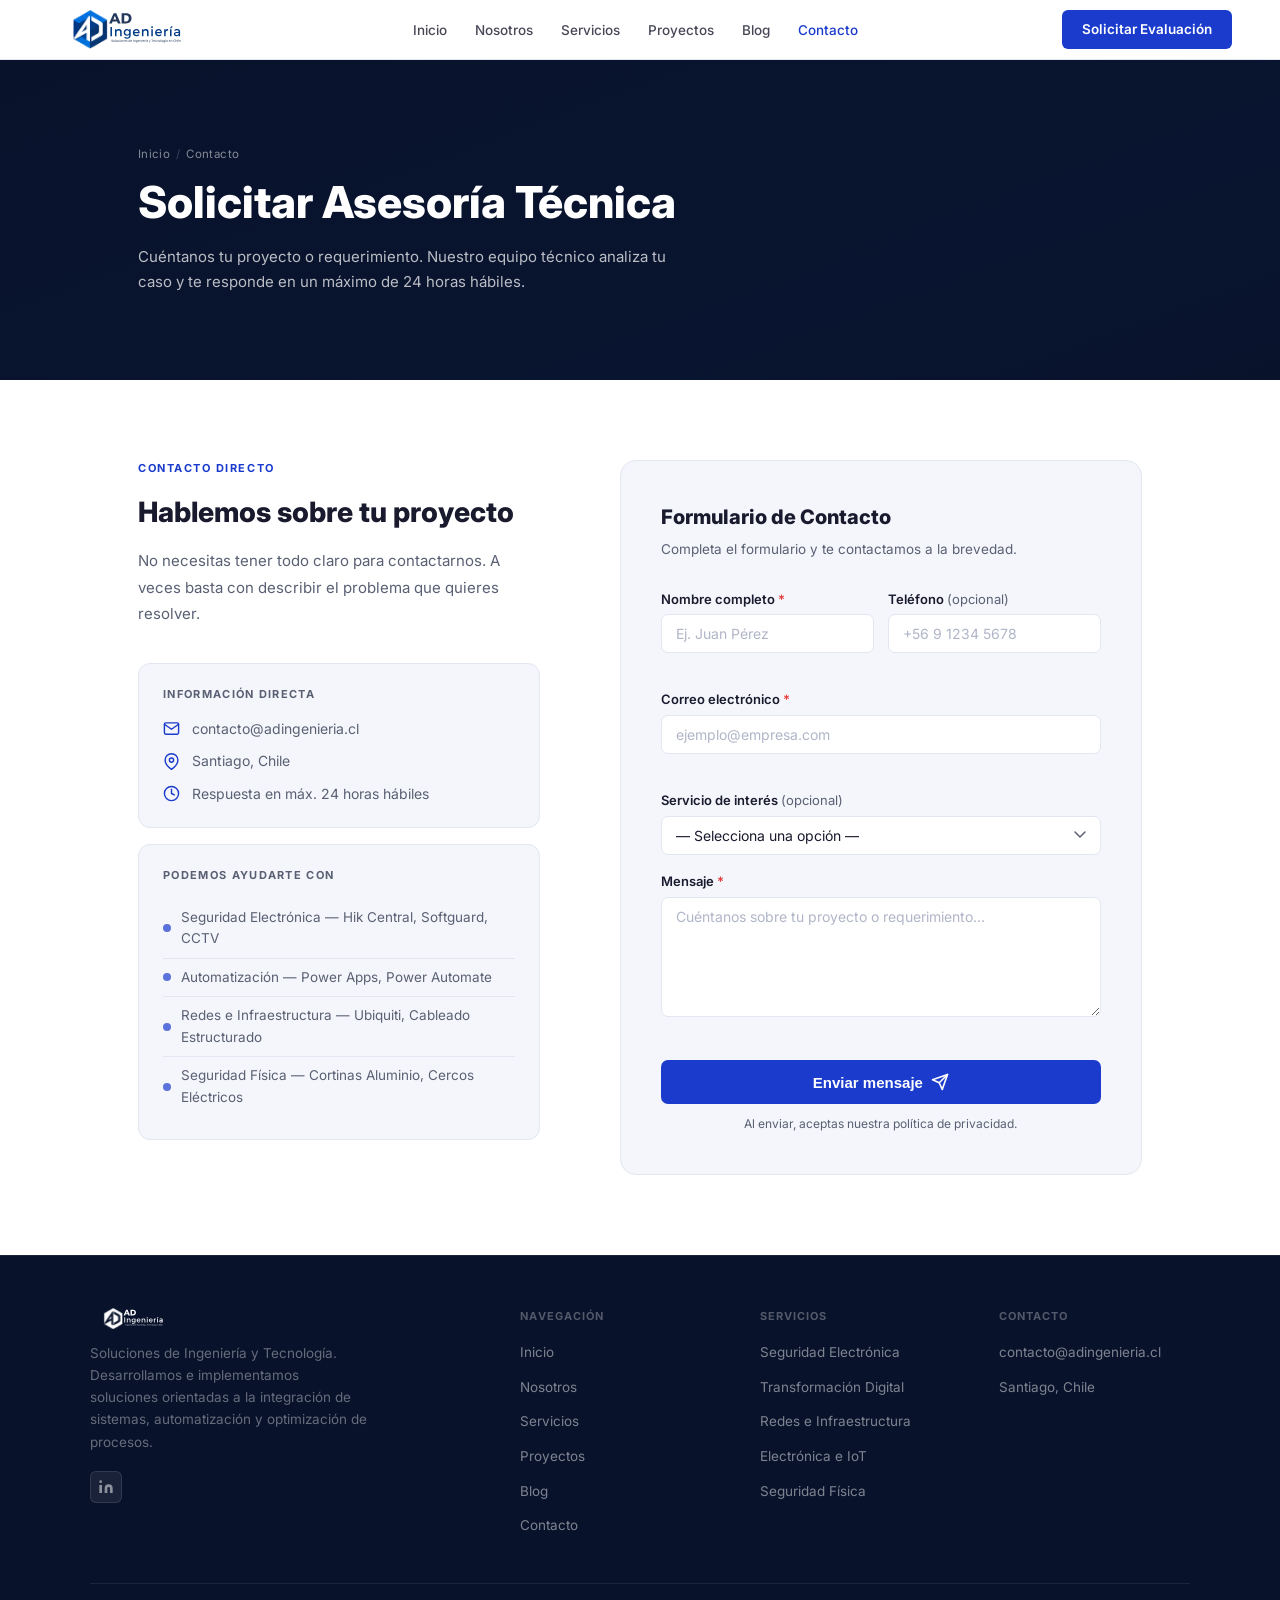
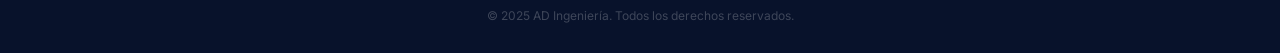
==== contacto/index.html @ 233afd8a "Subida inicial sitio web https://adingeniria.cl" ====
<!DOCTYPE html>
<html lang="es">
<head>
            <!-- SVG moderno -->
    <link rel="icon" type="image/svg+xml" href="/assets/logo-simple.svg">
    
    <!-- PNG fallback -->
    <link rel="icon" type="image/png" sizes="32x32" href="/assets/favicon-32.png">
    <link rel="icon" type="image/png" sizes="16x16" href="/assets/favicon-16.png">
    
    <!-- Apple (iPhone) -->
    <link rel="apple-touch-icon" sizes="180x180" href="/assets/apple-touch-icon.png">
    
    <!-- Para tema claro/oscuro -->
    <link rel="icon" href="/assets/logo-simple.svg" media="(prefers-color-scheme: light)">
    <link rel="icon" href="/assets/logo-simple.svg" media="(prefers-color-scheme: dark)">
  <meta charset="UTF-8" />
  <meta name="viewport" content="width=device-width, initial-scale=1.0" />
  <title>Contacto | AD Ingeniería — Solicitar Asesoría Técnica Chile</title>
  <meta name="description" content="Contacta a AD Ingeniería para solicitar asesoría técnica en seguridad electrónica, automatización, redes e infraestructura en Chile. Respuesta en 24 horas." />
  <link rel="canonical" href="https://adingenieria.cl/contacto/" />
  <link href="https://fonts.googleapis.com/css2?family=Inter:wght@400;500;600;700;800&display=swap" rel="stylesheet" />
  <link rel="stylesheet" href="../assets/shared.css" />
  <style>
    .contact-wrap {
      max-width: 1100px; margin: 0 auto; padding: 80px 48px;
      display: grid; grid-template-columns: 1fr 1.3fr; gap: 80px; align-items: start;
    }
    .contact-side h2 { font-size: 28px; font-weight: 800; margin-bottom: 14px; }
    .contact-side > p { font-size: 15px; color: var(--muted); line-height: 1.75; margin-bottom: 36px; }

    .contact-info-card {
      background: var(--bg-soft); border: 1px solid var(--border);
      border-radius: 12px; padding: 22px 24px; margin-bottom: 16px;
    }
    .contact-info-card h4 {
      font-size: 11px; font-weight: 700; letter-spacing: 0.12em;
      text-transform: uppercase; color: var(--muted); margin-bottom: 14px;
    }
    .contact-item { display: flex; align-items: center; gap: 12px; font-size: 14px; color: var(--muted); margin-bottom: 10px; }
    .contact-item:last-child { margin-bottom: 0; }
    .contact-item svg { width: 17px; height: 17px; stroke: var(--blue); fill: none; stroke-width: 2; flex-shrink: 0; stroke-linecap: round; stroke-linejoin: round; }
    .contact-item a { color: var(--muted); text-decoration: none; transition: color .2s; }
    .contact-item a:hover { color: var(--blue); }

    .services-check { list-style: none; }
    .services-check li { font-size: 13.5px; color: var(--muted); padding: 8px 0; border-bottom: 1px solid var(--border); display: flex; align-items: center; gap: 10px; }
    .services-check li:last-child { border-bottom: none; }
    .services-check li a { color: var(--muted); text-decoration: none; transition: color .2s; }
    .services-check li a:hover { color: var(--blue); }
    .check-dot { width: 8px; height: 8px; border-radius: 50%; background: var(--blue); flex-shrink: 0; opacity: 0.7; }

    /* Form box */
    .form-box {
      background: var(--bg-soft); border: 1px solid var(--border);
      border-radius: 16px; padding: 40px;
    }
    .form-box h3 { font-size: 20px; font-weight: 800; margin-bottom: 6px; }
    .form-box > p { font-size: 13.5px; color: var(--muted); margin-bottom: 28px; }
    .form-row { display: grid; grid-template-columns: 1fr 1fr; gap: 14px; }
    .form-group { margin-bottom: 16px; }
    .form-group label { display: block; font-size: 13px; font-weight: 600; margin-bottom: 5px; color: var(--text); }
    .form-group input,
    .form-group textarea {
      width: 100%; padding: 10px 14px;
      border: 1px solid var(--border); border-radius: 7px;
      font-size: 14px; font-family: inherit; color: var(--text);
      background: var(--white); transition: border-color .2s; outline: none;
    }
    .form-group input::placeholder,
    .form-group textarea::placeholder { color: #b0b5c8; }
    .form-group input:focus,
    .form-group textarea:focus { border-color: var(--blue); }
    .form-group textarea { min-height: 120px; resize: vertical; }
    .form-group select {
      width: 100%; padding: 10px 14px;
      border: 1px solid var(--border); border-radius: 7px;
      font-size: 14px; font-family: inherit; color: var(--text);
      background: var(--white); transition: border-color .2s;
      outline: none; appearance: none;
      background-image: url("data:image/svg+xml,%3Csvg xmlns='http://www.w3.org/2000/svg' width='12' height='8' viewBox='0 0 12 8'%3E%3Cpath d='M1 1l5 5 5-5' stroke='%235a6073' stroke-width='1.5' fill='none' stroke-linecap='round'/%3E%3C/svg%3E");
      background-repeat: no-repeat; background-position: right 14px center; cursor: pointer;
    }
    .form-group select:focus { border-color: var(--blue); }
    .field-error { display: block; font-size: 12px; color: #e53e3e; margin-top: 4px; min-height: 16px; }
    .form-group input.error, .form-group textarea.error { border-color: #e53e3e; }
    @keyframes spin { to { transform: rotate(360deg); } }
    .btn-submit {
      width: 100%; background: var(--blue); color: var(--white);
      border: none; padding: 13px 20px; border-radius: 7px;
      font-size: 15px; font-weight: 700; cursor: pointer;
      display: flex; align-items: center; justify-content: center;
      gap: 8px; transition: background .2s;
    }
    .btn-submit:hover:not(:disabled) { background: var(--blue-dark); }
    .btn-submit:disabled { opacity: 0.7; cursor: not-allowed; }
    .form-note { text-align: center; font-size: 12px; color: var(--muted); margin-top: 10px; }

    @media (max-width: 768px) {
      .contact-wrap { grid-template-columns: 1fr; gap: 48px; padding: 56px 20px; }
      .form-row { grid-template-columns: 1fr; }
      .form-box { padding: 28px 20px; }
    }
  </style>
</head>
<body>

<nav>
  <a href="/" class="nav-logo"><img src="/assets/logo-dark.svg" alt="AD Ingeniería" /></a>
  <ul class="nav-links">
    <li><a href="/">Inicio</a></li>
    <li><a href="/nosotros/">Nosotros</a></li>
    <li><a href="/servicios/">Servicios</a></li>
    <li><a href="/proyectos/">Proyectos</a></li>
    <li><a href="/blog/">Blog</a></li>
    <li><a href="/contacto/" class="active">Contacto</a></li>
  </ul>
  <a href="/contacto/" class="btn-primary">Solicitar Evaluación</a>
</nav>

<section class="page-hero">
  <div class="page-hero-bg" style="background-image:url('https://images.unsplash.com/photo-1423666639041-f56000c27a9a?w=1400&q=80');"></div>
  <div class="page-hero-overlay"></div>
  <div class="page-hero-content">
    <div class="page-hero-breadcrumb"><a href="/">Inicio</a><span>/</span> Contacto</div>
    <h1>Solicitar Asesoría Técnica</h1>
    <p>Cuéntanos tu proyecto o requerimiento. Nuestro equipo técnico analiza tu caso y te responde en un máximo de 24 horas hábiles.</p>
  </div>
</section>

<section style="background:var(--white);">
  <div class="contact-wrap">
    <div class="contact-side">
      <span class="section-label">Contacto Directo</span>
      <h2>Hablemos sobre tu proyecto</h2>
      <p>No necesitas tener todo claro para contactarnos. A veces basta con describir el problema que quieres resolver.</p>

      <div class="contact-info-card">
        <h4>Información Directa</h4>
        <div class="contact-item">
          <svg viewBox="0 0 24 24"><path d="M4 4h16c1.1 0 2 .9 2 2v12c0 1.1-.9 2-2 2H4c-1.1 0-2-.9-2-2V6c0-1.1.9-2 2-2z"/><polyline points="22,6 12,13 2,6"/></svg>
          <a href="mailto:contacto@adingenieria.cl">contacto@adingenieria.cl</a>
        </div>
        <div class="contact-item">
          <svg viewBox="0 0 24 24"><path d="M21 10c0 7-9 13-9 13s-9-6-9-13a9 9 0 0 1 18 0z"/><circle cx="12" cy="10" r="3"/></svg>
          Santiago, Chile
        </div>
        <div class="contact-item">
          <svg viewBox="0 0 24 24"><circle cx="12" cy="12" r="10"/><polyline points="12 6 12 12 16 14"/></svg>
          Respuesta en máx. 24 horas hábiles
        </div>
      </div>

      <div class="contact-info-card">
        <h4>Podemos ayudarte con</h4>
        <ul class="services-check">
          <li><span class="check-dot"></span><a href="/servicios/seguridad-electronica/">Seguridad Electrónica — Hik Central, Softguard, CCTV</a></li>
          <li><span class="check-dot"></span><a href="/servicios/automatizacion-power-apps/">Automatización — Power Apps, Power Automate</a></li>
          <li><span class="check-dot"></span><a href="/servicios/redes-infraestructura/">Redes e Infraestructura — Ubiquiti, Cableado Estructurado</a></li>
          <li><span class="check-dot"></span><a href="/servicios/seguridad-fisica/">Seguridad Física — Cortinas Aluminio, Cercos Eléctricos</a></li>
        </ul>
      </div>
    </div>

    <div class="form-box">
      <h3>Formulario de Contacto</h3>
      <p>Completa el formulario y te contactamos a la brevedad.</p>

      <form id="contactForm" novalidate>
        <div class="form-row">
          <div class="form-group">
            <label for="f-nombre">Nombre completo <span style="color:#e53e3e">*</span></label>
            <input type="text" id="f-nombre" name="nombre" placeholder="Ej. Juan Pérez" autocomplete="name" />
            <span class="field-error" id="err-nombre"></span>
          </div>
          <div class="form-group">
            <label for="f-telefono">Teléfono <span style="color:var(--muted);font-weight:400">(opcional)</span></label>
            <input type="tel" id="f-telefono" name="telefono" placeholder="+56 9 1234 5678" autocomplete="tel" />
          </div>
        </div>

        <div class="form-group">
          <label for="f-email">Correo electrónico <span style="color:#e53e3e">*</span></label>
          <input type="email" id="f-email" name="email" placeholder="ejemplo@empresa.com" autocomplete="email" />
          <span class="field-error" id="err-email"></span>
        </div>

        <div class="form-group">
          <label for="f-servicio">Servicio de interés <span style="color:var(--muted);font-weight:400">(opcional)</span></label>
          <select id="f-servicio" name="servicio">
            <option value="">— Selecciona una opción —</option>
            <option value="Seguridad Electrónica">Seguridad Electrónica</option>
            <option value="Automatización y Power Apps">Automatización y Power Apps</option>
            <option value="Telecomunicaciones e Infraestructura">Telecomunicaciones e Infraestructura</option>
            <option value="Seguridad Física y Perimetral">Seguridad Física y Perimetral</option>
            <option value="Otro">Otro</option>
          </select>
        </div>

        <div class="form-group">
          <label for="f-mensaje">Mensaje <span style="color:#e53e3e">*</span></label>
          <textarea id="f-mensaje" name="mensaje" placeholder="Cuéntanos sobre tu proyecto o requerimiento..."></textarea>
          <span class="field-error" id="err-mensaje"></span>
        </div>

        <div class="cf-turnstile" data-sitekey="0x4AAAAAACyk_yHWKIgXub_S" data-theme="light" style="margin-bottom:16px;"></div>

        <button class="btn-submit" type="submit" id="btnSubmit">
          <span id="btnText">Enviar mensaje</span>
          <svg id="btnIcon" width="18" height="18" viewBox="0 0 24 24" fill="none" stroke="white" stroke-width="2.2" stroke-linecap="round" stroke-linejoin="round">
            <line x1="22" y1="2" x2="11" y2="13"/><polygon points="22 2 15 22 11 13 2 9 22 2"/>
          </svg>
          <svg id="btnSpinner" width="18" height="18" viewBox="0 0 24 24" fill="none" stroke="white" stroke-width="2.5" stroke-linecap="round" style="display:none;animation:spin .8s linear infinite">
            <path d="M12 2a10 10 0 0 1 10 10"/>
          </svg>
        </button>

        <div id="formStatus" style="display:none;margin-top:12px;padding:12px 16px;border-radius:8px;font-size:13.5px;font-weight:500;text-align:center;"></div>
        <p class="form-note">Al enviar, aceptas nuestra política de privacidad.</p>
      </form>
    </div>
  </div>
</section>

<script src="https://challenges.cloudflare.com/turnstile/v0/api.js" async defer></script>
<script>
  var form=document.getElementById('contactForm'),btnSubmit=document.getElementById('btnSubmit'),btnText=document.getElementById('btnText'),btnIcon=document.getElementById('btnIcon'),btnSpinner=document.getElementById('btnSpinner'),formStatus=document.getElementById('formStatus');
  function setError(f,e,m){var fi=document.getElementById(f),er=document.getElementById(e);if(m){fi.classList.add('error');er.textContent=m;}else{fi.classList.remove('error');er.textContent='';}}
  function validate(){var n=document.getElementById('f-nombre').value.trim(),em=document.getElementById('f-email').value.trim(),m=document.getElementById('f-mensaje').value.trim();setError('f-nombre','err-nombre',n===''?'El nombre es obligatorio.':'');setError('f-email','err-email',!/^[^\s@]+@[^\s@]+\.[^\s@]+$/.test(em)?'Ingresa un correo válido.':'');setError('f-mensaje','err-mensaje',m.length<10?'El mensaje debe tener al menos 10 caracteres.':'');return n!==''&&/^[^\s@]+@[^\s@]+\.[^\s@]+$/.test(em)&&m.length>=10;}
  function setLoading(l){btnSubmit.disabled=l;btnText.textContent=l?'Enviando...':'Enviar mensaje';btnIcon.style.display=l?'none':'block';btnSpinner.style.display=l?'block':'none';}
  function showStatus(ok,msg){formStatus.style.display='block';formStatus.textContent=msg;formStatus.style.background=ok?'#f0fdf4':'#fff5f5';formStatus.style.color=ok?'#166534':'#9b2c2c';formStatus.style.border=ok?'1px solid #bbf7d0':'1px solid #fed7d7';}
  form.addEventListener('submit',async function(e){e.preventDefault();if(!validate())return;var ts=document.querySelector('[name="cf-turnstile-response"]');if(!ts||!ts.value){showStatus(false,'Por favor completa el captcha antes de enviar.');return;}setLoading(true);formStatus.style.display='none';try{var d=new FormData(form),r=await fetch('/contact.php',{method:'POST',body:d}),j=await r.json();if(j.success){showStatus(true,j.message||'¡Mensaje enviado! Te contactaremos pronto.');form.reset();if(window.turnstile)turnstile.reset();}else{showStatus(false,j.message||'Error al enviar.');}}catch(err){showStatus(false,'Error de conexión.');}finally{setLoading(false);}});
</script>

<footer>
  <div class="footer-inner">
    <div class="footer-brand">
      <a href="/" class="nav-logo"><img src="/assets/logo-dark.svg" alt="AD Ingeniería" style="height:22px;filter:brightness(0) invert(1);" /></a>
      <p>Soluciones de Ingeniería y Tecnología. Desarrollamos e implementamos soluciones orientadas a la integración de sistemas, automatización y optimización de procesos.</p>
      <div class="socials"><a href="#" class="social-icon" aria-label="LinkedIn"><svg viewBox="0 0 24 24"><path d="M16 8a6 6 0 0 1 6 6v7h-4v-7a2 2 0 0 0-2-2 2 2 0 0 0-2 2v7h-4v-7a6 6 0 0 1 6-6zM2 9h4v12H2z"/><circle cx="4" cy="4" r="2"/></svg></a></div>
    </div>
    <div class="footer-col"><h5>Navegación</h5><ul><li><a href="/">Inicio</a></li><li><a href="/nosotros/">Nosotros</a></li><li><a href="/#servicios">Servicios</a></li><li><a href="/proyectos/">Proyectos</a></li><li><a href="/blog/">Blog</a></li><li><a href="/contacto/">Contacto</a></li></ul></div>
   <div class="footer-col"><h5>Servicios</h5><ul><li><a href="/servicios/seguridad-electronica/">Seguridad Electrónica</a></li><li><a href="/servicios/transformacion-digital/">Transformación Digital</a></li><li><a href="/servicios/redes-infraestructura/">Redes e Infraestructura</a></li><li><a href="/servicios/electronica-iot/">Electrónica e IoT</a></li><li><a href="/servicios/seguridad-fisica/">Seguridad Física</a></li></ul></div>
    <div class="footer-col"><h5>Contacto</h5><ul><li><a href="mailto:contacto@adingenieria.cl">contacto@adingenieria.cl</a></li><li><a href="#">Santiago, Chile</a></li></ul></div>
  </div>
  <div class="footer-bottom">© 2025 AD Ingeniería. Todos los derechos reservados.</div>
</footer>
</body>
</html>
---- assets/shared.css ----
/* ═══════════════════════════════════════════════════════
   AD Ingeniería — Shared Stylesheet
   Usado por todas las páginas internas
═══════════════════════════════════════════════════════ */

*, *::before, *::after { box-sizing: border-box; margin: 0; padding: 0; }

:root {
  --blue:       #1a3bcc;
  --blue-dark:  #1530a8;
  --blue-light: #2a4de0;
  --navy:       #0d1b3e;
  --navy-deep:  #08122b;
  --text:       #1a1a2e;
  --muted:      #5a6073;
  --bg-soft:    #f4f6fb;
  --bg-mid:     #eef1f9;
  --border:     #e2e6f0;
  --white:      #ffffff;
}

body {
  font-family: 'Inter', sans-serif;
  color: var(--text);
  background: var(--white);
  line-height: 1.6;
}

/* ─── NAVBAR ─── */
nav {
  position: sticky; top: 0; z-index: 100;
  background: var(--white);
  border-bottom: 1px solid var(--border);
  display: flex; align-items: center; justify-content: space-between;
  padding: 0 48px; height: 60px;
}
.nav-logo { display: flex; align-items: center; gap: 8px; text-decoration: none; }
.nav-logo img { height: 40px; }
.nav-links { display: flex; gap: 28px; list-style: none; }
.nav-links a {
  font-size: 13.5px; color: var(--text); text-decoration: none;
  font-weight: 500; opacity: 0.8; transition: opacity .2s;
}
.nav-links a:hover,
.nav-links a.active { opacity: 1; color: var(--blue); }

/* ─── BUTTONS ─── */
.btn-primary {
  background: var(--blue); color: var(--white); border: none;
  padding: 9px 20px; border-radius: 6px; font-size: 13.5px;
  font-weight: 600; cursor: pointer; text-decoration: none; transition: background .2s;
  display: inline-block;
}
.btn-primary:hover { background: var(--blue-dark); }
.btn-outline-white {
  background: transparent; color: var(--white);
  border: 1.5px solid rgba(255,255,255,0.7);
  padding: 9px 20px; border-radius: 6px; font-size: 13.5px;
  font-weight: 600; cursor: pointer; text-decoration: none; transition: all .2s;
  display: inline-block;
}
.btn-outline-white:hover { background: rgba(255,255,255,0.12); }
.btn-sm {
  display: inline-block; background: transparent; color: var(--text);
  border: 1.5px solid var(--border); padding: 8px 18px; border-radius: 6px;
  font-size: 13px; font-weight: 600; text-decoration: none; transition: all .2s;
}
.btn-sm:hover { border-color: var(--blue); color: var(--blue); }

/* ─── PAGE HERO (interior) ─── */
.page-hero {
  position: relative; min-height: 320px;
  display: flex; align-items: center;
  background: var(--navy-deep); overflow: hidden;
}
.page-hero-bg {
  position: absolute; inset: 0;
  background-size: cover; background-position: center;
  opacity: 0.18;
}
.page-hero-overlay {
  position: absolute; inset: 0;
  background: linear-gradient(160deg, rgba(8,18,43,0.6) 0%, rgba(13,27,62,0.25) 70%, transparent 100%);
}
.page-hero-content {
  position: relative; z-index: 2;
  max-width: 1100px; width: 100%;
  margin: 0 auto; padding: 72px 48px;
}
.page-hero-breadcrumb {
  font-size: 11.5px; color: rgba(255,255,255,0.5);
  margin-bottom: 14px; letter-spacing: 0.03em;
  display: flex; align-items: center; gap: 6px;
}
.page-hero-breadcrumb a { color: rgba(255,255,255,0.5); text-decoration: none; transition: color .2s; }
.page-hero-breadcrumb a:hover { color: rgba(255,255,255,0.85); }
.page-hero-breadcrumb span { opacity: 0.4; }
.page-hero h1 {
  font-size: clamp(28px, 3.5vw, 44px); font-weight: 800;
  color: var(--white); line-height: 1.18; margin-bottom: 16px;
}
.page-hero p {
  font-size: 15px; color: rgba(255,255,255,0.72);
  max-width: 540px; line-height: 1.65;
}
.page-hero-actions { display: flex; gap: 12px; flex-wrap: wrap; margin-top: 28px; }

/* ─── SECTION UTILITIES ─── */
.section-label {
  font-size: 11px; font-weight: 700; letter-spacing: 0.14em;
  text-transform: uppercase; color: var(--blue);
  margin-bottom: 12px; display: block;
}
.section-title {
  font-size: 28px; font-weight: 800; color: var(--text);
  line-height: 1.25; margin-bottom: 16px;
}
.section-lead {
  font-size: 15px; color: var(--muted); line-height: 1.7;
  max-width: 600px;
}

/* ─── CTA BAND ─── */
.cta-band {
  background: linear-gradient(135deg, var(--navy-deep) 0%, var(--navy) 55%, #112466 100%);
  padding: 72px 48px; position: relative; overflow: hidden;
}
.cta-band::before {
  content: ''; position: absolute; inset: 0;
  background: radial-gradient(ellipse 65% 100% at 95% 50%, rgba(26,59,204,0.22) 0%, transparent 70%);
}
.cta-band-inner {
  max-width: 1100px; margin: 0 auto; position: relative; z-index: 1;
  display: grid; grid-template-columns: 1fr auto; gap: 48px; align-items: center;
}
.cta-band-inner h2 {
  font-size: 26px; font-weight: 800; color: var(--white);
  margin-bottom: 10px; line-height: 1.25;
}
.cta-band-inner p { font-size: 15px; color: rgba(255,255,255,0.68); line-height: 1.65; }
.cta-band-inner .btn-primary { white-space: nowrap; padding: 12px 28px; font-size: 14px; }

/* ─── FOOTER ─── */
footer {
  background: var(--navy-deep);
  border-top: 1px solid rgba(255,255,255,0.07);
  padding: 52px 48px 28px;
}
.footer-inner {
  max-width: 1100px; margin: 0 auto;
  display: grid; grid-template-columns: 2fr 1fr 1fr 1fr;
  gap: 48px; padding-bottom: 36px;
  border-bottom: 1px solid rgba(255,255,255,0.08);
}
.footer-brand p {
  font-size: 13.5px; color: rgba(255,255,255,0.38);
  line-height: 1.65; margin-top: 12px; max-width: 280px;
}
.footer-brand .socials { display: flex; gap: 10px; margin-top: 18px; }
.social-icon {
  width: 32px; height: 32px;
  background: rgba(255,255,255,0.07); border: 1px solid rgba(255,255,255,0.1);
  border-radius: 6px; display: flex; align-items: center; justify-content: center;
  text-decoration: none; transition: background .2s;
}
.social-icon:hover { background: rgba(255,255,255,0.13); }
.social-icon svg { width: 16px; height: 16px; fill: rgba(255,255,255,0.5); }
.footer-col h5 {
  font-size: 11px; font-weight: 700; letter-spacing: 0.10em;
  text-transform: uppercase; color: rgba(255,255,255,0.3); margin-bottom: 14px;
}
.footer-col ul { list-style: none; }
.footer-col ul li { margin-bottom: 9px; }
.footer-col ul li a {
  font-size: 13.5px; color: rgba(255,255,255,0.48);
  text-decoration: none; transition: color .2s;
}
.footer-col ul li a:hover { color: rgba(255,255,255,0.9); }
.footer-bottom {
  max-width: 1100px; margin: 22px auto 0;
  font-size: 12px; color: rgba(255,255,255,0.22); text-align: center;
}

/* ─── RESPONSIVE ─── */
@media (max-width: 768px) {
  nav { padding: 0 20px; }
  .nav-links { display: none; }
  .page-hero-content { padding: 56px 20px; }
  .cta-band { padding: 52px 20px; }
  .cta-band-inner { grid-template-columns: 1fr; gap: 24px; }
  .footer-inner { grid-template-columns: 1fr 1fr; gap: 32px; }
  footer { padding: 40px 20px 24px; }
}
@media (max-width: 480px) {
  .footer-inner { grid-template-columns: 1fr; }
}
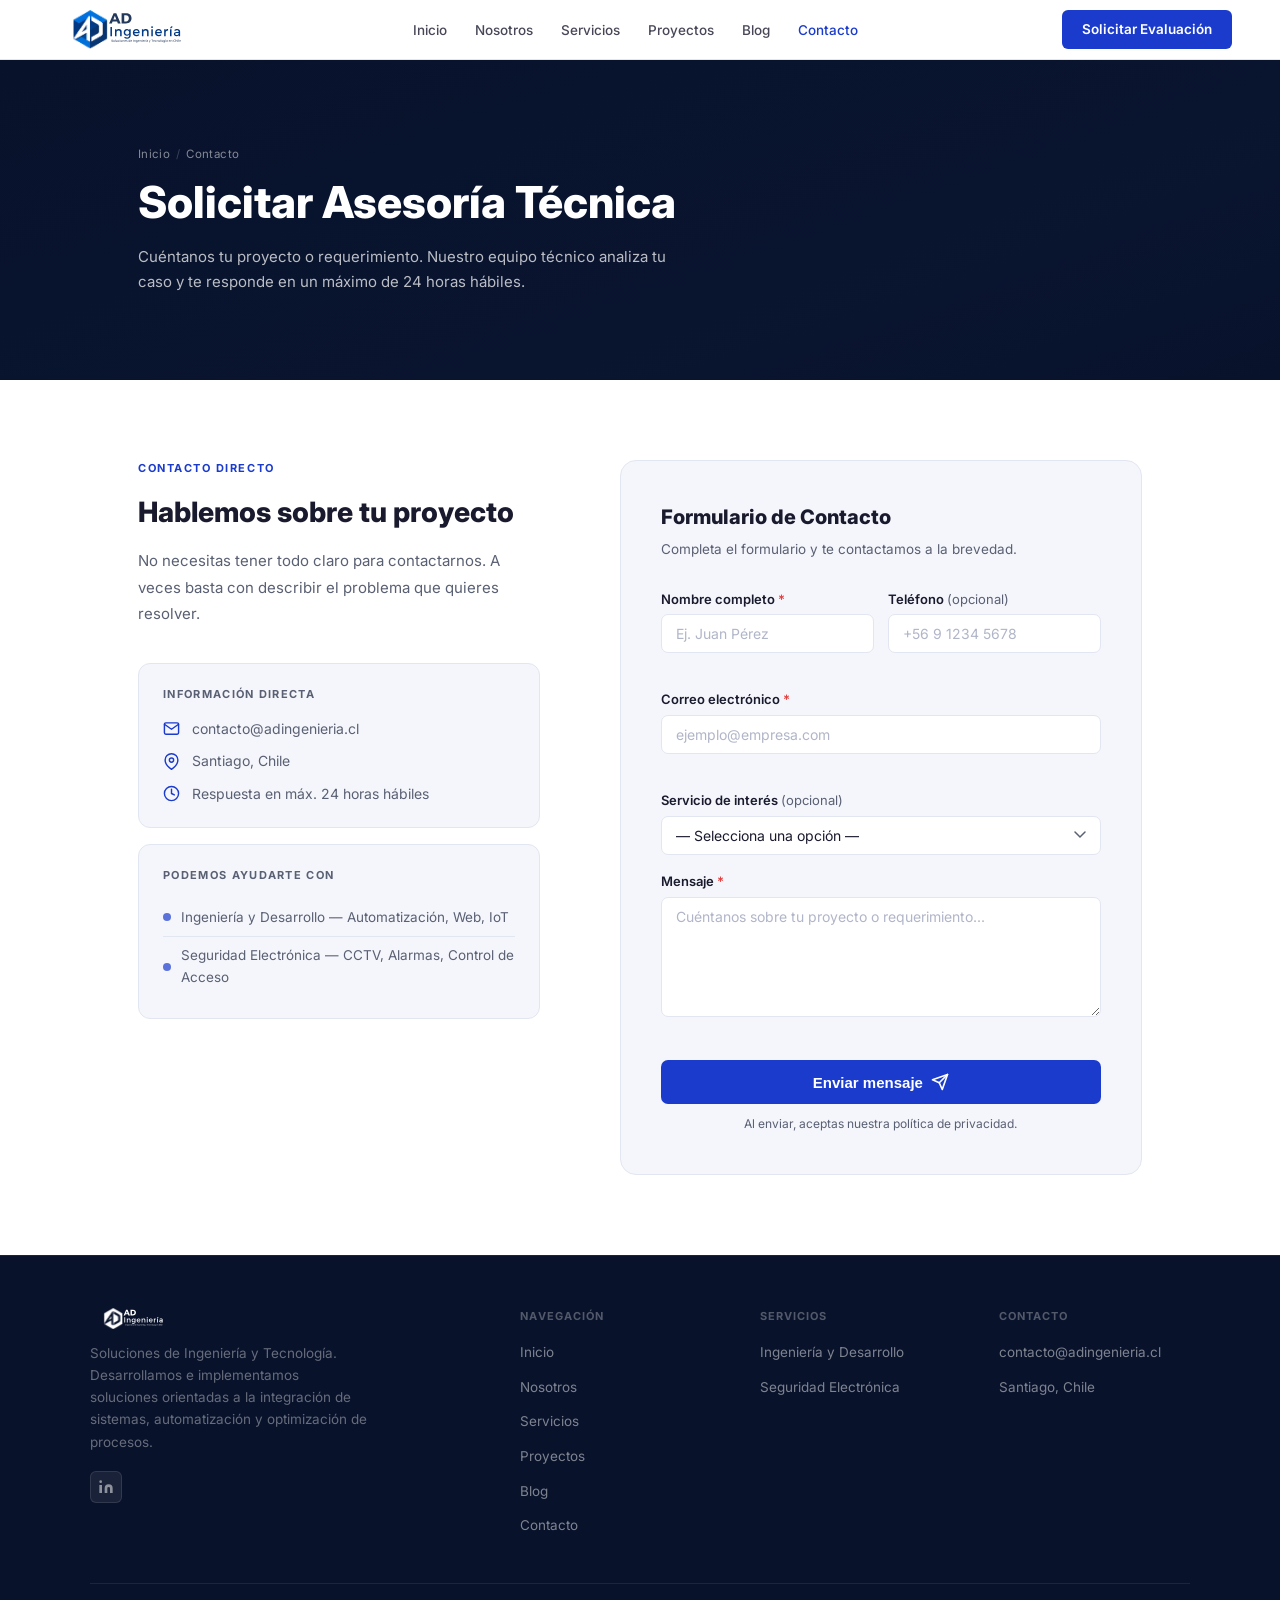
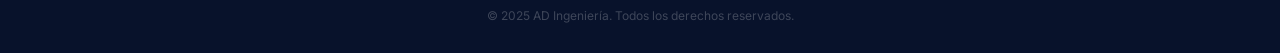
==== commit cf0b10db: "Actualizar páginas secundarias y agregar servicio Ingeniería y Desarrollo - contacto/index.html: act" ====
--- a/contacto/index.html
+++ b/contacto/index.html
@@ -154,10 +154,8 @@
       <div class="contact-info-card">
         <h4>Podemos ayudarte con</h4>
         <ul class="services-check">
-          <li><span class="check-dot"></span><a href="/servicios/seguridad-electronica/">Seguridad Electrónica — Hik Central, Softguard, CCTV</a></li>
-          <li><span class="check-dot"></span><a href="/servicios/automatizacion-power-apps/">Automatización — Power Apps, Power Automate</a></li>
-          <li><span class="check-dot"></span><a href="/servicios/redes-infraestructura/">Redes e Infraestructura — Ubiquiti, Cableado Estructurado</a></li>
-          <li><span class="check-dot"></span><a href="/servicios/seguridad-fisica/">Seguridad Física — Cortinas Aluminio, Cercos Eléctricos</a></li>
+          <li><span class="check-dot"></span><a href="/servicios/ingenieria-desarrollo/">Ingeniería y Desarrollo — Automatización, Web, IoT</a></li>
+          <li><span class="check-dot"></span><a href="/servicios/seguridad-electronica/">Seguridad Electrónica — CCTV, Alarmas, Control de Acceso</a></li>
         </ul>
       </div>
     </div>
@@ -189,10 +187,18 @@
           <label for="f-servicio">Servicio de interés <span style="color:var(--muted);font-weight:400">(opcional)</span></label>
           <select id="f-servicio" name="servicio">
             <option value="">— Selecciona una opción —</option>
-            <option value="Seguridad Electrónica">Seguridad Electrónica</option>
-            <option value="Automatización y Power Apps">Automatización y Power Apps</option>
-            <option value="Telecomunicaciones e Infraestructura">Telecomunicaciones e Infraestructura</option>
-            <option value="Seguridad Física y Perimetral">Seguridad Física y Perimetral</option>
+            <optgroup label="Ingeniería y Desarrollo">
+              <option value="Automatización de Procesos">Automatización de Procesos (Power Platform / M365)</option>
+              <option value="Desarrollo Web a Medida">Desarrollo Web a Medida</option>
+              <option value="Desarrollo Electrónico / IoT">Desarrollo Electrónico / IoT</option>
+            </optgroup>
+            <optgroup label="Seguridad Electrónica">
+              <option value="CCTV y Videovigilancia">CCTV y Videovigilancia</option>
+              <option value="Alarmas y Monitoreo">Alarmas y Monitoreo</option>
+              <option value="Control de Acceso">Control de Acceso</option>
+              <option value="Videoporteros">Videoporteros</option>
+              <option value="Cortinas de Seguridad">Cortinas de Seguridad</option>
+            </optgroup>
             <option value="Otro">Otro</option>
           </select>
         </div>
@@ -239,8 +245,8 @@
       <p>Soluciones de Ingeniería y Tecnología. Desarrollamos e implementamos soluciones orientadas a la integración de sistemas, automatización y optimización de procesos.</p>
       <div class="socials"><a href="#" class="social-icon" aria-label="LinkedIn"><svg viewBox="0 0 24 24"><path d="M16 8a6 6 0 0 1 6 6v7h-4v-7a2 2 0 0 0-2-2 2 2 0 0 0-2 2v7h-4v-7a6 6 0 0 1 6-6zM2 9h4v12H2z"/><circle cx="4" cy="4" r="2"/></svg></a></div>
     </div>
-    <div class="footer-col"><h5>Navegación</h5><ul><li><a href="/">Inicio</a></li><li><a href="/nosotros/">Nosotros</a></li><li><a href="/#servicios">Servicios</a></li><li><a href="/proyectos/">Proyectos</a></li><li><a href="/blog/">Blog</a></li><li><a href="/contacto/">Contacto</a></li></ul></div>
-   <div class="footer-col"><h5>Servicios</h5><ul><li><a href="/servicios/seguridad-electronica/">Seguridad Electrónica</a></li><li><a href="/servicios/transformacion-digital/">Transformación Digital</a></li><li><a href="/servicios/redes-infraestructura/">Redes e Infraestructura</a></li><li><a href="/servicios/electronica-iot/">Electrónica e IoT</a></li><li><a href="/servicios/seguridad-fisica/">Seguridad Física</a></li></ul></div>
+    <div class="footer-col"><h5>Navegación</h5><ul><li><a href="/">Inicio</a></li><li><a href="/nosotros/">Nosotros</a></li><li><a href="/servicios/">Servicios</a></li><li><a href="/proyectos/">Proyectos</a></li><li><a href="/blog/">Blog</a></li><li><a href="/contacto/">Contacto</a></li></ul></div>
+   <div class="footer-col"><h5>Servicios</h5><ul><li><a href="/servicios/ingenieria-desarrollo/">Ingeniería y Desarrollo</a></li><li><a href="/servicios/seguridad-electronica/">Seguridad Electrónica</a></li></ul></div>
     <div class="footer-col"><h5>Contacto</h5><ul><li><a href="mailto:contacto@adingenieria.cl">contacto@adingenieria.cl</a></li><li><a href="#">Santiago, Chile</a></li></ul></div>
   </div>
   <div class="footer-bottom">© 2025 AD Ingeniería. Todos los derechos reservados.</div>
